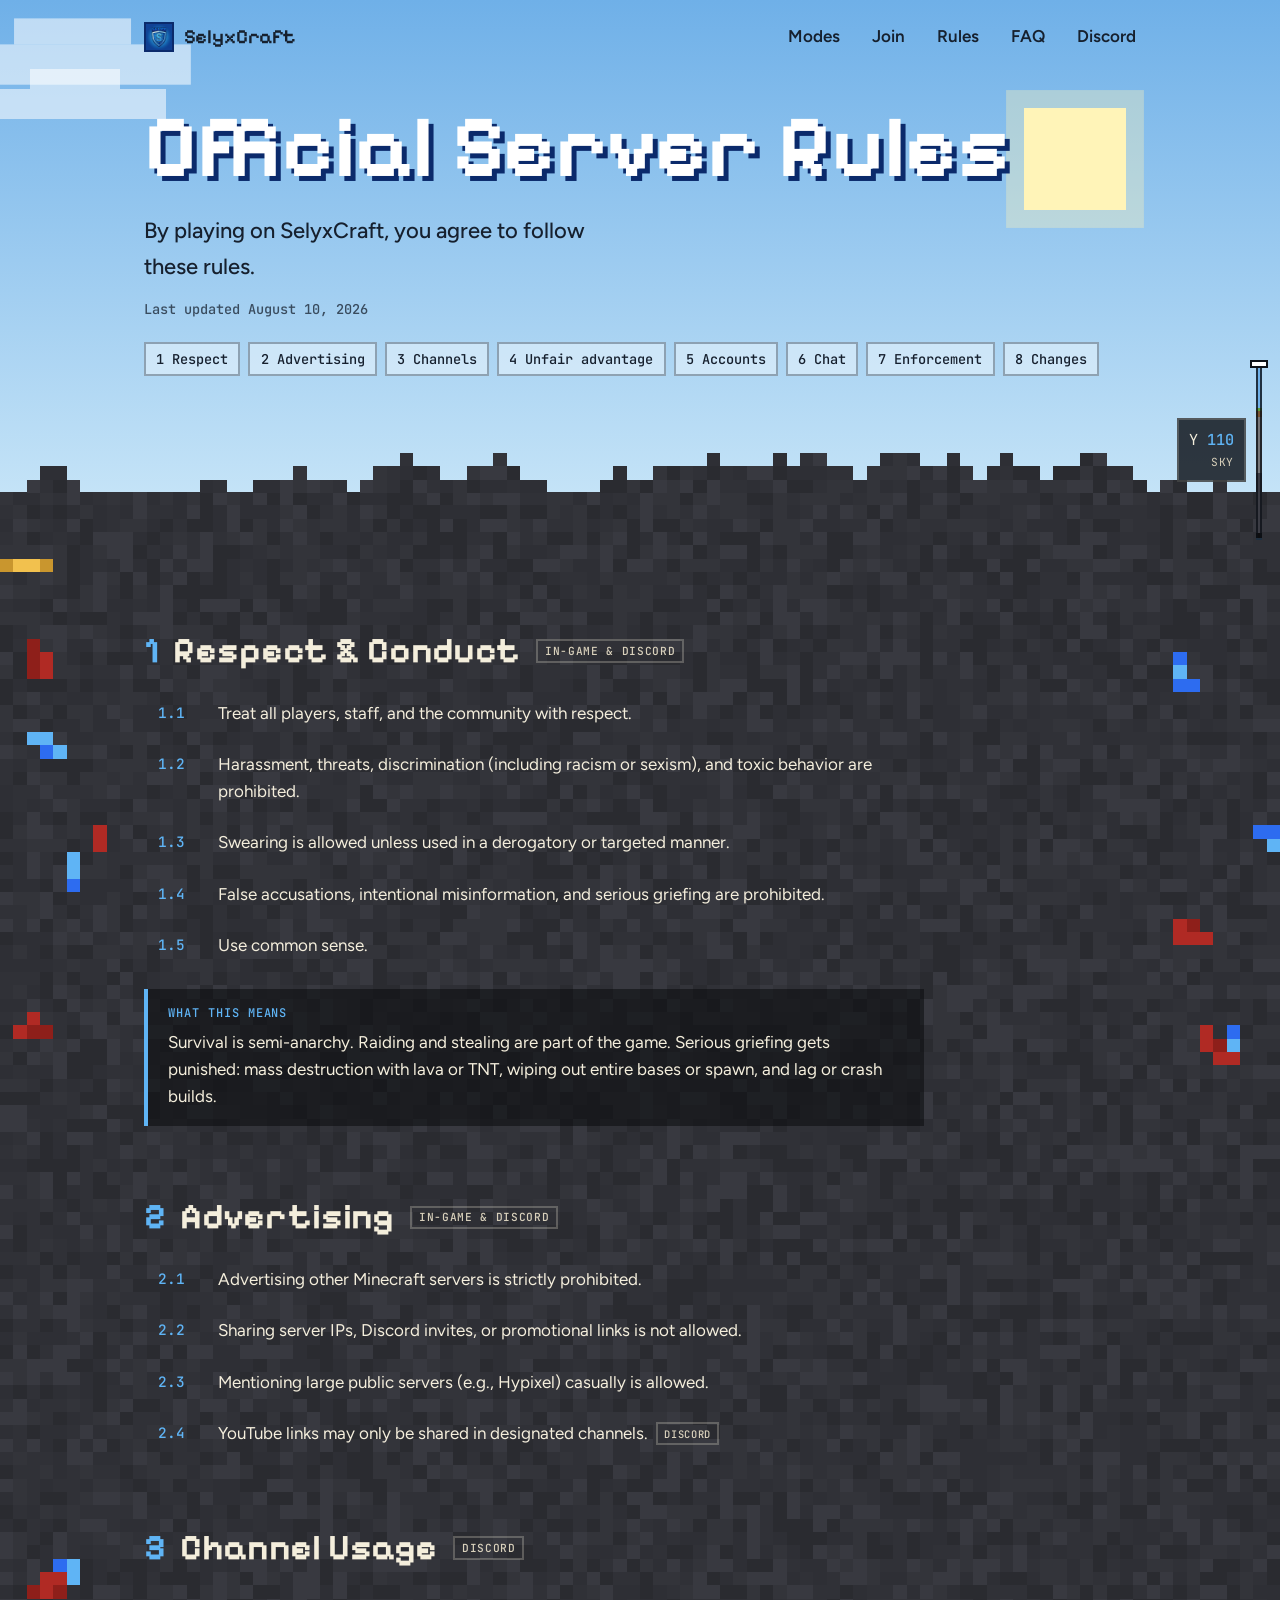
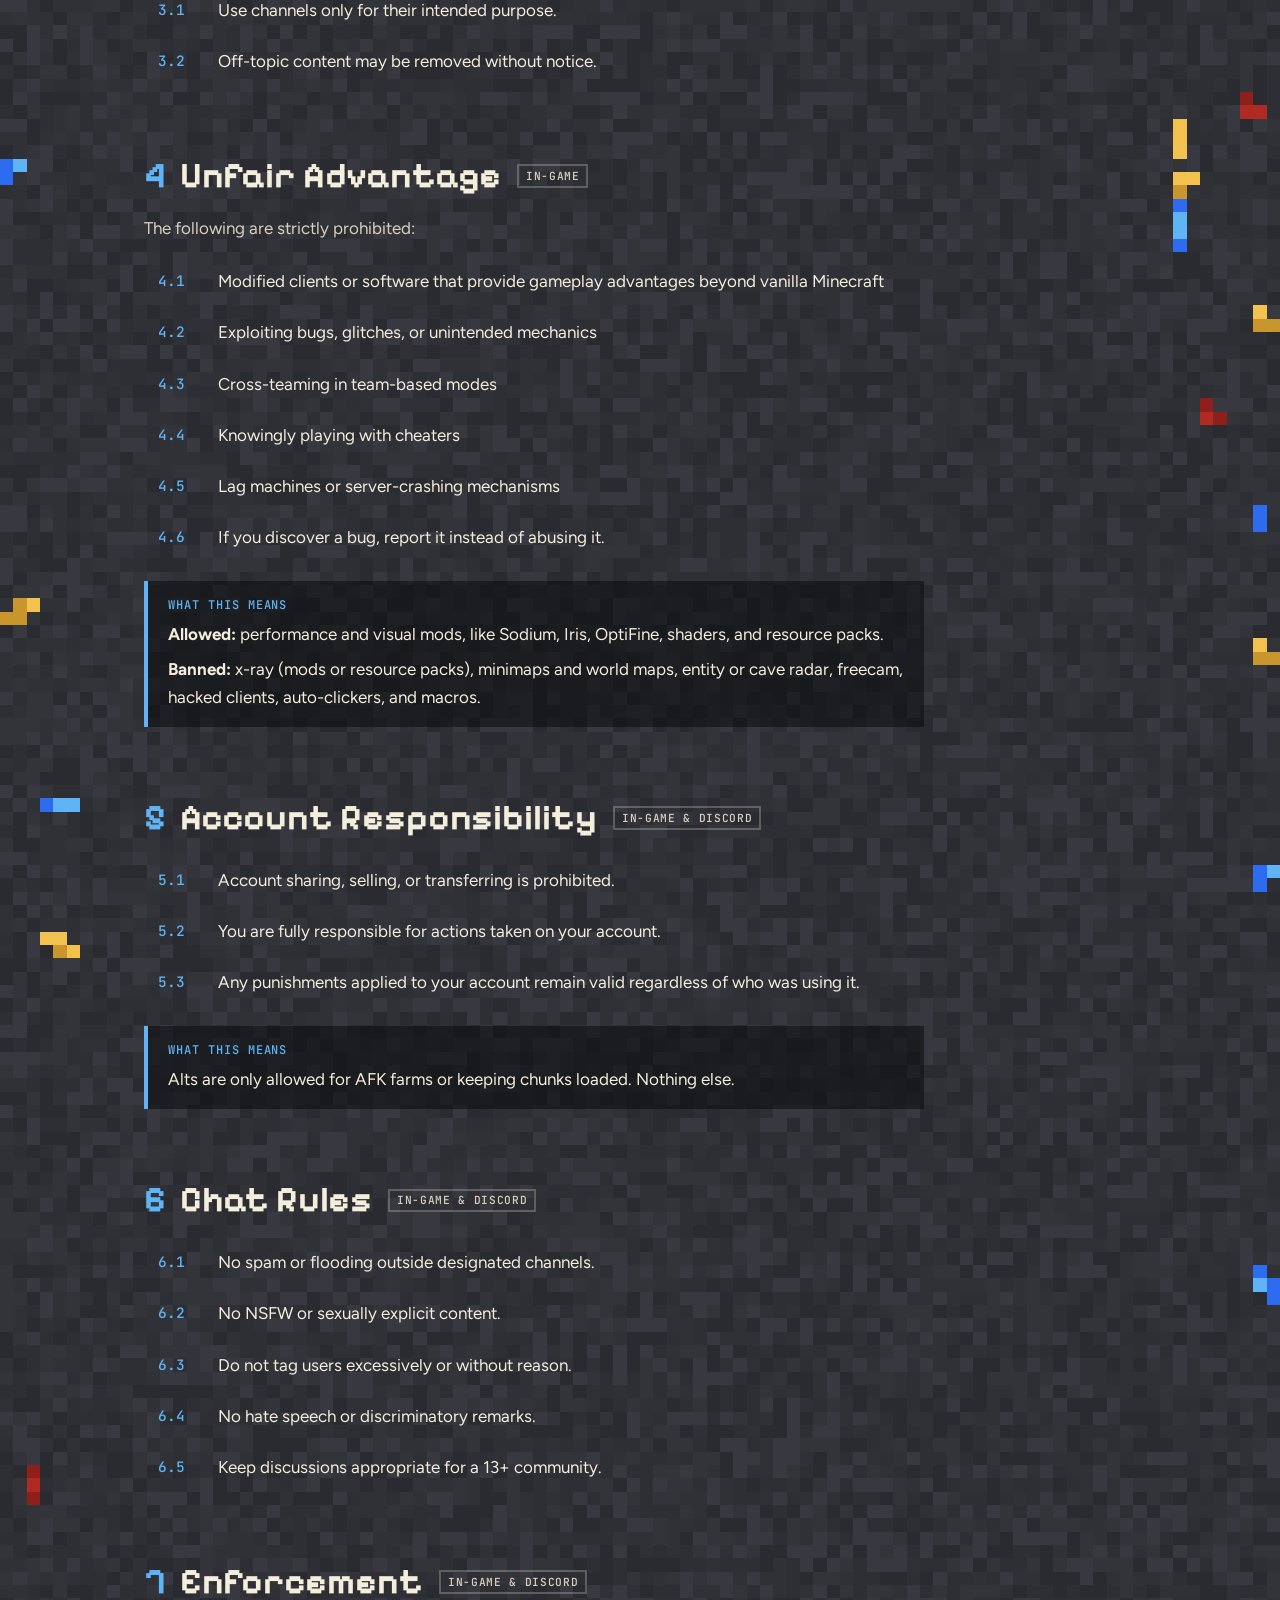
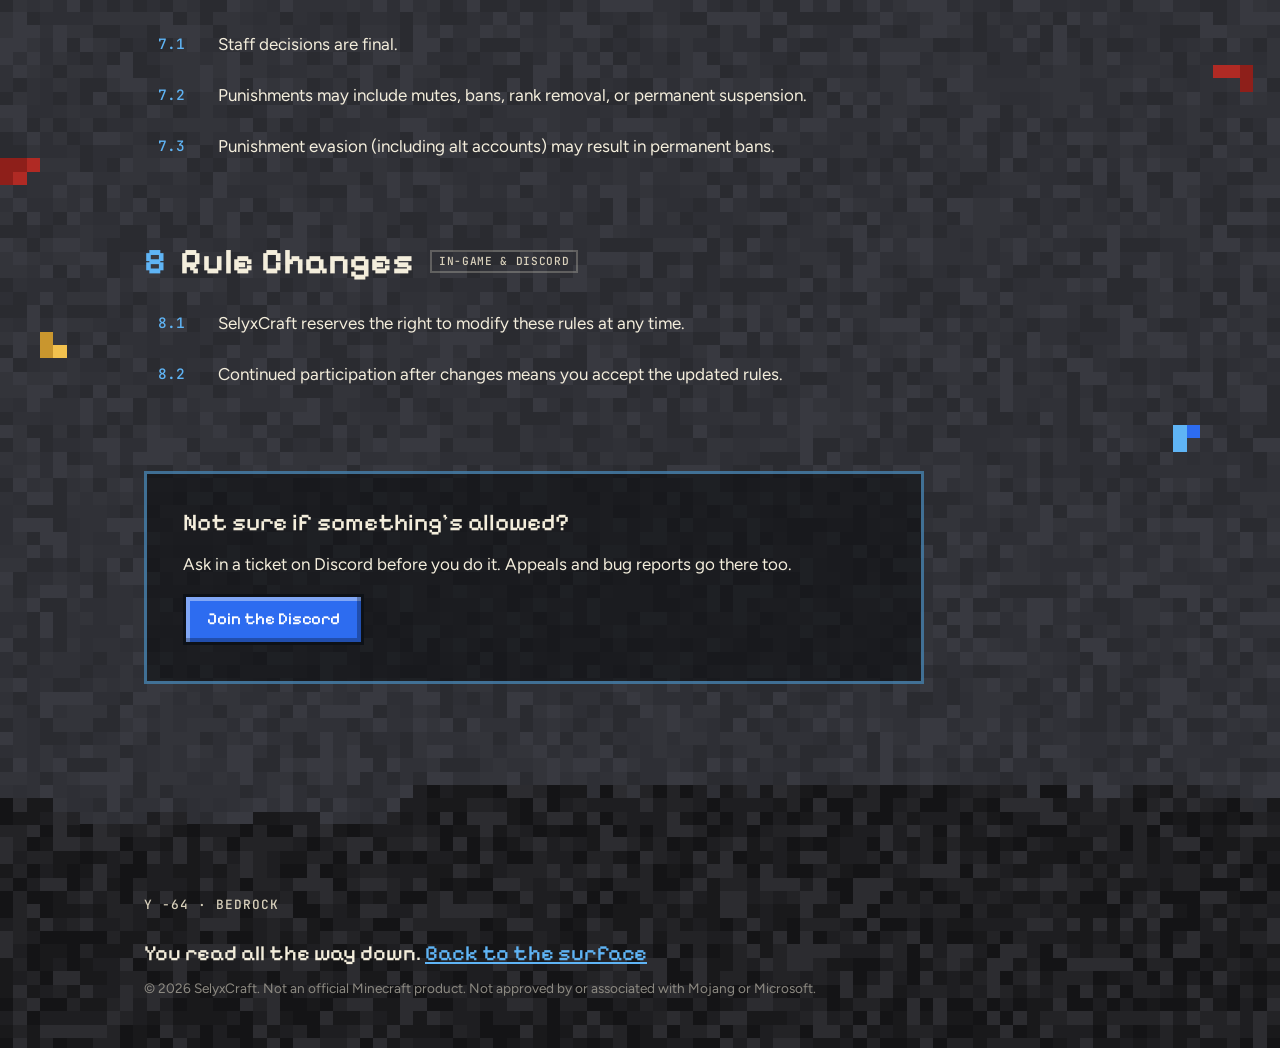
==== rules.html @ 30d02439 "Align site with the real server: pre-launch mode, rules page, FAQ - Add launched/version/season/stor" ====
<!doctype html>
<html lang="en">
<head>
  <meta charset="utf-8">
  <meta name="viewport" content="width=device-width, initial-scale=1">
  <title>Rules · SelyxCraft</title>
  <meta name="description" content="The official SelyxCraft server rules for the Minecraft server and Discord.">
  <link rel="preconnect" href="https://fonts.googleapis.com">
  <link rel="preconnect" href="https://fonts.gstatic.com" crossorigin>
  <link href="https://fonts.googleapis.com/css2?family=Figtree:wght@400;500;600&family=JetBrains+Mono:wght@500&family=Pixelify+Sans:wght@500;700&display=swap" rel="stylesheet">
  <link rel="icon" href="assets/logo.webp" type="image/webp">
  <link rel="stylesheet" href="styles.css">
</head>
<body>
  <a class="skip" href="#rules">Skip to rules</a>

  <aside class="depth" aria-hidden="true">
    <div class="depth-readout">
      <span class="depth-y">Y <b id="depthY">110</b></span>
      <span class="depth-name" id="depthName">Sky</span>
    </div>
    <div class="depth-track"><span class="depth-marker" id="depthMarker"></span></div>
  </aside>

  <header class="sky sky-compact" data-stop="Sky" data-y-from="110" data-y-to="64">
    <div class="sun" aria-hidden="true"></div>
    <div class="cloud c1" aria-hidden="true"></div>
    <div class="cloud c3" aria-hidden="true"></div>

    <nav class="nav wrap" aria-label="Main">
      <a class="brand" href="index.html"><img class="brand-logo" src="assets/logo.webp" alt="" width="28" height="28" onerror="this.replaceWith(Object.assign(document.createElement('span'),{className:'brand-block'}))">SelyxCraft</a>
      <ul>
        <li class="hide-sm"><a href="index.html#modes">Modes</a></li>
        <li class="hide-sm"><a href="index.html#join">Join</a></li>
        <li class="hide-sm"><a href="rules.html" aria-current="page">Rules</a></li>
        <li class="hide-sm"><a href="index.html#faq">FAQ</a></li>
        <li class="hide-sm"><a data-store href="#">Store</a></li>
        <li><a data-discord href="#">Discord</a></li>
      </ul>
    </nav>

    <div class="hero wrap" id="top">
      <h1 class="page-title">Official Server Rules</h1>
      <p class="lede">By playing on SelyxCraft, you agree to follow these rules.</p>
      <p class="meta">Last updated August 10, 2026</p>
      <ul class="toc" aria-label="Rule sections">
        <li><a href="#r1">1 Respect</a></li>
        <li><a href="#r2">2 Advertising</a></li>
        <li><a href="#r3">3 Channels</a></li>
        <li><a href="#r4">4 Unfair advantage</a></li>
        <li><a href="#r5">5 Accounts</a></li>
        <li><a href="#r6">6 Chat</a></li>
        <li><a href="#r7">7 Enforcement</a></li>
        <li><a href="#r8">8 Changes</a></li>
      </ul>
    </div>
  </header>

  <main>
    <section class="layer" data-layer="deepslate" data-stop="Deepslate" data-y-from="0" data-y-to="-59" id="rules">
      <div class="wrap rules-full">

        <section class="rule" id="r1" aria-labelledby="r1-h">
          <div class="rule-head">
            <h2 id="r1-h"><a class="rule-num" href="#r1">1</a> Respect &amp; Conduct</h2>
            <span class="rule-tag">In-game &amp; Discord</span>
          </div>
          <ol class="rule-items">
            <li id="r1-1"><a class="item-num" href="#r1-1">1.1</a><span>Treat all players, staff, and the community with respect.</span></li>
            <li id="r1-2"><a class="item-num" href="#r1-2">1.2</a><span>Harassment, threats, discrimination (including racism or sexism), and toxic behavior are prohibited.</span></li>
            <li id="r1-3"><a class="item-num" href="#r1-3">1.3</a><span>Swearing is allowed unless used in a derogatory or targeted manner.</span></li>
            <li id="r1-4"><a class="item-num" href="#r1-4">1.4</a><span>False accusations, intentional misinformation, and serious griefing are prohibited.</span></li>
            <li id="r1-5"><a class="item-num" href="#r1-5">1.5</a><span>Use common sense.</span></li>
          </ol>
          <aside class="rule-note">
            <p class="rule-note-label">What this means</p>
            <p>Survival is semi-anarchy. Raiding and stealing are part of the game. Serious griefing gets punished: mass destruction with lava or TNT, wiping out entire bases or spawn, and lag or crash builds.</p>
          </aside>
        </section>

        <section class="rule" id="r2" aria-labelledby="r2-h">
          <div class="rule-head">
            <h2 id="r2-h"><a class="rule-num" href="#r2">2</a> Advertising</h2>
            <span class="rule-tag">In-game &amp; Discord</span>
          </div>
          <ol class="rule-items">
            <li id="r2-1"><a class="item-num" href="#r2-1">2.1</a><span>Advertising other Minecraft servers is strictly prohibited.</span></li>
            <li id="r2-2"><a class="item-num" href="#r2-2">2.2</a><span>Sharing server IPs, Discord invites, or promotional links is not allowed.</span></li>
            <li id="r2-3"><a class="item-num" href="#r2-3">2.3</a><span>Mentioning large public servers (e.g., Hypixel) casually is allowed.</span></li>
            <li id="r2-4"><a class="item-num" href="#r2-4">2.4</a><span>YouTube links may only be shared in designated channels. <span class="rule-tag rule-tag-sm">Discord</span></span></li>
          </ol>
        </section>

        <section class="rule" id="r3" aria-labelledby="r3-h">
          <div class="rule-head">
            <h2 id="r3-h"><a class="rule-num" href="#r3">3</a> Channel Usage</h2>
            <span class="rule-tag">Discord</span>
          </div>
          <ol class="rule-items">
            <li id="r3-1"><a class="item-num" href="#r3-1">3.1</a><span>Use channels only for their intended purpose.</span></li>
            <li id="r3-2"><a class="item-num" href="#r3-2">3.2</a><span>Off-topic content may be removed without notice.</span></li>
          </ol>
        </section>

        <section class="rule" id="r4" aria-labelledby="r4-h">
          <div class="rule-head">
            <h2 id="r4-h"><a class="rule-num" href="#r4">4</a> Unfair Advantage</h2>
            <span class="rule-tag">In-game</span>
          </div>
          <p class="rule-lede">The following are strictly prohibited:</p>
          <ol class="rule-items">
            <li id="r4-1"><a class="item-num" href="#r4-1">4.1</a><span>Modified clients or software that provide gameplay advantages beyond vanilla Minecraft</span></li>
            <li id="r4-2"><a class="item-num" href="#r4-2">4.2</a><span>Exploiting bugs, glitches, or unintended mechanics</span></li>
            <li id="r4-3"><a class="item-num" href="#r4-3">4.3</a><span>Cross-teaming in team-based modes</span></li>
            <li id="r4-4"><a class="item-num" href="#r4-4">4.4</a><span>Knowingly playing with cheaters</span></li>
            <li id="r4-5"><a class="item-num" href="#r4-5">4.5</a><span>Lag machines or server-crashing mechanisms</span></li>
            <li id="r4-6"><a class="item-num" href="#r4-6">4.6</a><span>If you discover a bug, report it instead of abusing it.</span></li>
          </ol>
          <aside class="rule-note">
            <p class="rule-note-label">What this means</p>
            <p><strong>Allowed:</strong> performance and visual mods, like Sodium, Iris, OptiFine, shaders, and resource packs.</p>
            <p><strong>Banned:</strong> x-ray (mods or resource packs), minimaps and world maps, entity or cave radar, freecam, hacked clients, auto-clickers, and macros.</p>
          </aside>
        </section>

        <section class="rule" id="r5" aria-labelledby="r5-h">
          <div class="rule-head">
            <h2 id="r5-h"><a class="rule-num" href="#r5">5</a> Account Responsibility</h2>
            <span class="rule-tag">In-game &amp; Discord</span>
          </div>
          <ol class="rule-items">
            <li id="r5-1"><a class="item-num" href="#r5-1">5.1</a><span>Account sharing, selling, or transferring is prohibited.</span></li>
            <li id="r5-2"><a class="item-num" href="#r5-2">5.2</a><span>You are fully responsible for actions taken on your account.</span></li>
            <li id="r5-3"><a class="item-num" href="#r5-3">5.3</a><span>Any punishments applied to your account remain valid regardless of who was using it.</span></li>
          </ol>
          <aside class="rule-note">
            <p class="rule-note-label">What this means</p>
            <p>Alts are only allowed for AFK farms or keeping chunks loaded. Nothing else.</p>
          </aside>
        </section>

        <section class="rule" id="r6" aria-labelledby="r6-h">
          <div class="rule-head">
            <h2 id="r6-h"><a class="rule-num" href="#r6">6</a> Chat Rules</h2>
            <span class="rule-tag">In-game &amp; Discord</span>
          </div>
          <ol class="rule-items">
            <li id="r6-1"><a class="item-num" href="#r6-1">6.1</a><span>No spam or flooding outside designated channels.</span></li>
            <li id="r6-2"><a class="item-num" href="#r6-2">6.2</a><span>No NSFW or sexually explicit content.</span></li>
            <li id="r6-3"><a class="item-num" href="#r6-3">6.3</a><span>Do not tag users excessively or without reason.</span></li>
            <li id="r6-4"><a class="item-num" href="#r6-4">6.4</a><span>No hate speech or discriminatory remarks.</span></li>
            <li id="r6-5"><a class="item-num" href="#r6-5">6.5</a><span>Keep discussions appropriate for a 13+ community.</span></li>
          </ol>
        </section>

        <section class="rule" id="r7" aria-labelledby="r7-h">
          <div class="rule-head">
            <h2 id="r7-h"><a class="rule-num" href="#r7">7</a> Enforcement</h2>
            <span class="rule-tag">In-game &amp; Discord</span>
          </div>
          <ol class="rule-items">
            <li id="r7-1"><a class="item-num" href="#r7-1">7.1</a><span>Staff decisions are final.</span></li>
            <li id="r7-2"><a class="item-num" href="#r7-2">7.2</a><span>Punishments may include mutes, bans, rank removal, or permanent suspension.</span></li>
            <li id="r7-3"><a class="item-num" href="#r7-3">7.3</a><span>Punishment evasion (including alt accounts) may result in permanent bans.</span></li>
          </ol>
        </section>

        <section class="rule" id="r8" aria-labelledby="r8-h">
          <div class="rule-head">
            <h2 id="r8-h"><a class="rule-num" href="#r8">8</a> Rule Changes</h2>
            <span class="rule-tag">In-game &amp; Discord</span>
          </div>
          <ol class="rule-items">
            <li id="r8-1"><a class="item-num" href="#r8-1">8.1</a><span>SelyxCraft reserves the right to modify these rules at any time.</span></li>
            <li id="r8-2"><a class="item-num" href="#r8-2">8.2</a><span>Continued participation after changes means you accept the updated rules.</span></li>
          </ol>
        </section>

        <div class="discord">
          <h3>Not sure if something's allowed?</h3>
          <p>Ask in a ticket on Discord before you do it. Appeals and bug reports go there too.</p>
          <div class="cta-row">
            <a class="btn btn-gold" data-discord href="#">Join the Discord</a>
          </div>
        </div>
      </div>
    </section>
  </main>

  <footer class="layer" data-layer="bedrock" data-stop="Bedrock" data-y-from="-59" data-y-to="-64">
    <div class="wrap footer">
      <p class="eyebrow">Y -64 · Bedrock</p>
      <p class="bottom">You read all the way down. <a href="index.html">Back to the surface</a></p>
      <p class="legal">© 2026 SelyxCraft. Not an official Minecraft product. Not approved by or associated with Mojang or Microsoft.</p>
    </div>
  </footer>

  <script src="script.js"></script>
</body>
</html>
---- styles.css ----
:root {
  --sky-top: #6fb0e8;
  --sky-bottom: #c4e3f7;
  --ink: #16202e;
  --cream: #f4eedc;
  --cream-dim: #d9d1bc;
  --grass: #5fa23a;
  --dirt: #6e4b2e;
  --stone: #5b5b5e;
  --deepslate: #2e2f35;
  --bedrock: #19191b;
  --diamond: #5fb4f5;
  --gold: #2d6cf0;
  --ice: #bfe6ff;
  --navy: #0b2a6b;

  --f-display: "Pixelify Sans", ui-monospace, monospace;
  --f-body: "Figtree", system-ui, sans-serif;
  --f-mono: "JetBrains Mono", ui-monospace, monospace;

  --cell: calc(100vw / 96);
  --gutter: clamp(16px, 5vw, 64px);
}

*, *::before, *::after { box-sizing: border-box; }

[hidden] { display: none !important; }

html { scroll-behavior: smooth; }

body {
  margin: 0;
  background: var(--bedrock);
  color: var(--cream);
  font: 400 1.0625rem/1.6 var(--f-body);
  -webkit-font-smoothing: antialiased;
  overflow-x: hidden;
}

h1, h2, h3 { font-family: var(--f-display); font-weight: 700; line-height: 1.05; margin: 0; }
h2 { font-size: clamp(2rem, 5vw, 3.25rem); margin-bottom: 1.5rem; }
h3 { font-size: 1.5rem; font-weight: 500; }
p { margin: 0; }
a { color: inherit; }
code {
  font-family: var(--f-mono);
  font-size: 0.9em;
  background: rgba(0, 0, 0, 0.35);
  padding: 0.1em 0.4em;
  white-space: nowrap;
}

:focus-visible { outline: 3px solid var(--ice); outline-offset: 3px; }

.wrap { width: min(1120px, 100%); margin-inline: auto; padding-inline: var(--gutter); }

.skip {
  position: absolute; left: 12px; top: -60px; z-index: 50;
  background: var(--ice); color: var(--ink); padding: 8px 14px; font-weight: 600;
}
.skip:focus { top: 12px; }

/* ---------- Buttons: flat block with a pixel bevel ---------- */
.btn {
  display: inline-block;
  font: 500 1.05rem/1 var(--f-display);
  color: var(--ink);
  text-decoration: none;
  padding: 0.85em 1.25em;
  border: 3px solid #0d1117;
  cursor: pointer;
  box-shadow: inset -4px -4px 0 rgba(0, 0, 0, 0.28), inset 4px 4px 0 rgba(255, 255, 255, 0.4);
  transition: filter 0.12s;
}
.btn:hover { filter: brightness(1.08); }
.btn:active { box-shadow: inset 4px 4px 0 rgba(0, 0, 0, 0.28), inset -4px -4px 0 rgba(255, 255, 255, 0.25); }
.btn-diamond { background: var(--diamond); }
.btn-gold { background: var(--gold); color: #fff; }
.btn-disabled, .btn-disabled:hover {
  background: rgba(244, 238, 220, 0.12);
  color: var(--cream-dim);
  border-color: rgba(244, 238, 220, 0.25);
  box-shadow: none;
  cursor: default;
  filter: none;
}

/* ---------- Sky / hero ---------- */
.sky {
  position: relative;
  min-height: 92vh;
  min-height: 92svh;
  display: flex;
  flex-direction: column;
  color: var(--ink);
  background: linear-gradient(to bottom, var(--sky-top), var(--sky-bottom));
  overflow: hidden;
  padding-bottom: calc(var(--cell) * 6);
}

.nav {
  position: relative; z-index: 2;
  display: flex; align-items: center; justify-content: space-between;
  padding-block: 22px;
}
.nav ul { display: flex; gap: clamp(14px, 3vw, 32px); list-style: none; margin: 0; padding: 0; }
.nav a { font-weight: 600; text-decoration: none; }
.nav ul a:hover { text-decoration: underline; text-underline-offset: 4px; text-decoration-thickness: 2px; }
.brand { display: flex; align-items: center; gap: 10px; font: 700 1.25rem var(--f-display); }
.brand-logo { width: 30px; height: 30px; border: 2px solid var(--navy); }

.hero-logo {
  display: block;
  width: clamp(88px, 10vw, 132px); height: auto;
  border: 3px solid var(--navy);
  box-shadow: 6px 6px 0 rgba(11, 42, 107, 0.35);
  margin-bottom: 1.25rem;
}
.brand-block {
  width: 20px; height: 20px;
  background: linear-gradient(to bottom, var(--grass) 0 35%, var(--dirt) 35%);
  box-shadow: inset -3px -3px 0 rgba(0, 0, 0, 0.25);
}

.hero { position: relative; z-index: 2; margin-block: auto; padding-block: 5vh 3vh; }

.title {
  font-size: clamp(3.75rem, 14vw, 10.5rem);
  letter-spacing: -0.01em;
  color: #fff;
  text-shadow: 0.06em 0.06em 0 var(--navy);
  margin-left: -0.04em;
}
.title span { color: var(--gold); text-shadow: 0.06em 0.06em 0 var(--navy); }

.lede { font-size: clamp(1.125rem, 2.2vw, 1.375rem); font-weight: 500; max-width: 34ch; margin-top: 1.25rem; }

.ip-row { display: flex; flex-wrap: wrap; align-items: center; gap: 14px 24px; margin-top: 2rem; }
.ip { display: flex; border: 3px solid #0d1117; background: var(--ink); }
.ip code {
  background: none; color: var(--cream);
  font-size: 1.05rem;
  padding: 0 1.1rem;
  display: flex; align-items: center;
}
.ip .btn { border-width: 0 0 0 3px; }

.status { display: flex; align-items: center; gap: 10px; font-weight: 600; }
.dot { width: 12px; height: 12px; background: #8a94a3; box-shadow: 0 0 0 3px rgba(22, 32, 46, 0.15); }
.status[data-state="online"] .dot { background: #3fd26b; animation: blink 2s steps(2, jump-none) infinite; }
.status[data-state="offline"] .dot { background: #e0584f; }
@keyframes blink { 50% { opacity: 0.35; } }

.prelaunch { display: flex; flex-wrap: wrap; align-items: center; gap: 14px 20px; margin-top: 2rem; }
.prelaunch-tag {
  display: flex; align-items: center; gap: 10px;
  font: 500 1rem var(--f-mono);
  background: var(--ink); color: var(--cream);
  border: 3px solid #0d1117;
  padding: 0.8em 1.1em;
}
.prelaunch-tag .dot { background: #f2c14e; box-shadow: none; animation: blink 2s steps(2, jump-none) infinite; }

.meta { margin-top: 1rem; font: 500 0.85rem var(--f-mono); opacity: 0.75; }

.sun {
  position: absolute; top: 12vh; right: 12vw;
  width: clamp(56px, 8vw, 104px); aspect-ratio: 1;
  background: #fff4b8;
  box-shadow: 0 0 0 clamp(8px, 1.4vw, 18px) rgba(255, 244, 184, 0.35);
}

.cloud {
  position: absolute; left: 0;
  width: clamp(110px, 13vw, 190px); height: clamp(20px, 2.4vw, 34px);
  background: rgba(255, 255, 255, 0.55);
  animation: drift linear infinite;
}
.cloud::before {
  content: ""; position: absolute; left: 18%; top: -65%;
  width: 54%; height: 65%; background: inherit;
}
.c1 { top: 18%; animation-duration: 140s; animation-delay: -30s; }
.c2 { top: 34%; transform: scale(0.7); animation-duration: 190s; animation-delay: -120s; opacity: 0.8; }
.c3 { top: 10%; transform: scale(1.3); animation-duration: 110s; animation-delay: -80s; }
@keyframes drift { from { translate: -260px 0; } to { translate: 100vw 0; } }

/* ---------- Underground layers (textures painted by script.js) ---------- */
.layer {
  position: relative;
  background-repeat: no-repeat;
  background-size: 100% auto;
  image-rendering: pixelated;
  padding-block: clamp(72px, 11vw, 140px);
}
.layer > .wrap { image-rendering: auto; }
[data-layer="dirt"] { background-color: var(--dirt); }
[data-layer="stone"] { background-color: var(--stone); }
[data-layer="deepslate"] { background-color: var(--deepslate); }
[data-layer="bedrock"] { background-color: var(--bedrock); padding-block: 72px 48px; }

.edge {
  position: absolute; left: 0; top: 1px;
  width: 100%; height: auto;
  transform: translateY(-100%);
  image-rendering: pixelated;
  pointer-events: none;
}

.eyebrow {
  font: 500 0.8rem var(--f-mono);
  letter-spacing: 0.08em;
  text-transform: uppercase;
  color: var(--cream-dim);
  margin-bottom: 0.9rem;
}

/* Modes */
.modes { display: grid; grid-template-columns: repeat(3, 1fr); gap: clamp(28px, 4vw, 56px); }
.mode { display: flex; flex-direction: column; gap: 0.75rem; }
.icon { width: 50px; height: 50px; image-rendering: pixelated; margin-bottom: 0.25rem; }
.mode p { max-width: 34ch; }
.facts { list-style: none; margin: 0.5rem 0 0; padding: 0.75rem 0 0; border-top: 2px solid rgba(244, 238, 220, 0.25); }
.facts li { font: 500 0.85rem/1.9 var(--f-mono); color: var(--cream-dim); }

/* Join */
.join { display: grid; grid-template-columns: 1fr 1fr; gap: clamp(28px, 5vw, 72px); }
.edition h3 { margin-bottom: 1rem; }
.steps { list-style: none; counter-reset: step; margin: 0; padding: 0; display: grid; gap: 1rem; }
.steps li { counter-increment: step; display: grid; grid-template-columns: 2.25rem 1fr; gap: 0.75rem; align-items: start; line-height: 1.5; }
.steps li::before {
  content: counter(step);
  font: 700 1.1rem/2.25rem var(--f-display);
  text-align: center;
  width: 2.25rem; height: 2.25rem;
  background: var(--cream); color: var(--ink);
  box-shadow: inset -3px -3px 0 rgba(0, 0, 0, 0.25);
}
.steps li > span { padding-top: 0.35rem; }

.mode-soon { opacity: 0.8; }

.prelaunch-note {
  max-width: 60ch;
  margin: -0.5rem 0 2rem;
  padding: 0.75rem 1rem;
  border-left: 4px solid var(--diamond);
  background: rgba(0, 0, 0, 0.25);
}

/* Staff */
.staff { margin-top: clamp(64px, 9vw, 112px); }
.staff-list { list-style: none; margin: 0; padding: 0; display: flex; flex-wrap: wrap; gap: clamp(20px, 3vw, 40px); }
.staff-card { display: flex; align-items: center; gap: 14px; }
.staff-card img {
  width: 64px; height: 64px;
  image-rendering: pixelated;
  border: 3px solid #0d1117;
  box-shadow: 4px 4px 0 rgba(0, 0, 0, 0.35);
  background: var(--deepslate);
}
.staff-name { font: 500 1.25rem/1.2 var(--f-display); }
.staff-role { font: 500 0.8rem var(--f-mono); color: var(--cream-dim); text-transform: uppercase; letter-spacing: 0.06em; }
.staff-card[data-owner] .staff-role { color: var(--ice); }

/* Rules */
.rules-grid { display: grid; grid-template-columns: 1.4fr 1fr; gap: clamp(36px, 6vw, 96px); align-items: end; }
.rules { list-style: none; margin: 0; padding: 0; display: grid; gap: 1.1rem; }
.rules li { position: relative; padding-left: 1.75rem; max-width: 52ch; }
.rules li::before {
  content: ""; position: absolute; left: 0; top: 0.5em;
  width: 10px; height: 10px; background: var(--diamond);
  box-shadow: 3px 3px 0 #1d4fae;
}
.rules-lede { color: var(--cream-dim); margin: -0.75rem 0 1.5rem; }
.rules-link { margin-top: 2rem; }
.discord {
  background: rgba(10, 11, 14, 0.55);
  border: 3px solid rgba(95, 180, 245, 0.55);
  padding: clamp(24px, 3vw, 36px);
  display: grid; gap: 1rem; justify-items: start;
}

.cta-row { display: flex; flex-wrap: wrap; gap: 12px; }
.discord-count { font: 500 0.9rem var(--f-mono); color: var(--diamond); }
.store-note { font-size: 0.85rem; color: var(--cream-dim); }

/* FAQ */
.faq { margin-top: clamp(72px, 10vw, 128px); }
.faq-list { display: grid; gap: 10px; max-width: 760px; }
.faq details {
  background: rgba(10, 11, 14, 0.55);
  border: 2px solid rgba(244, 238, 220, 0.18);
}
.faq details[open] { border-color: rgba(95, 180, 245, 0.55); }
.faq summary {
  cursor: pointer;
  list-style: none;
  display: flex; justify-content: space-between; align-items: center; gap: 1rem;
  padding: 0.9rem 1.1rem;
  font-weight: 600;
}
.faq summary::-webkit-details-marker { display: none; }
.faq summary::after { content: "+"; font: 700 1.25rem/1 var(--f-display); color: var(--diamond); }
.faq details[open] summary::after { content: "−"; }
.faq details p { padding: 0 1.1rem 1rem; color: var(--cream-dim); max-width: 62ch; }
.faq details a, .rule a:not(.rule-num):not(.item-num) { color: var(--diamond); }

/* ---------- Rules page ---------- */
.sky-compact { min-height: 0; }
.sky-compact .hero { padding-block: 3vh 4vh; }
.page-title {
  font-size: clamp(2.5rem, 8vw, 5.5rem);
  color: #fff;
  text-shadow: 0.06em 0.06em 0 var(--navy);
}
.toc { list-style: none; margin: 1.5rem 0 0; padding: 0; display: flex; flex-wrap: wrap; gap: 8px; }
.toc a {
  display: inline-block;
  font: 500 0.85rem var(--f-mono);
  text-decoration: none;
  padding: 0.45em 0.75em;
  background: rgba(255, 255, 255, 0.4);
  border: 2px solid rgba(22, 32, 46, 0.35);
}
.toc a:hover { background: rgba(255, 255, 255, 0.65); }

.rules-full { display: grid; gap: clamp(48px, 6vw, 72px); }
.rules-full > * { max-width: 780px; }
.rule { scroll-margin-top: 24px; }
.rule-head { display: flex; flex-wrap: wrap; align-items: center; gap: 10px 16px; margin-bottom: 1.25rem; }
.rule h2 { font-size: clamp(1.6rem, 3.5vw, 2.25rem); margin: 0; }
.rule-num { color: var(--diamond); text-decoration: none; margin-right: 0.2em; }
.rule-tag {
  display: inline-block;
  font: 500 0.7rem var(--f-mono);
  text-transform: uppercase; letter-spacing: 0.06em;
  color: var(--cream-dim);
  border: 2px solid rgba(244, 238, 220, 0.25);
  padding: 0.25em 0.6em;
  white-space: nowrap;
}
.rule-tag-sm { font-size: 0.65rem; margin-left: 0.4em; vertical-align: 0.1em; }
.rule-lede { color: var(--cream-dim); margin-bottom: 1rem; }
.rule-items { list-style: none; margin: 0; padding: 0; display: grid; gap: 4px; }
.rule-items li {
  display: grid; grid-template-columns: 3rem 1fr; gap: 0.75rem;
  padding: 0.5rem 0.75rem;
  scroll-margin-top: 24px;
  border: 2px solid transparent;
}
.rule-items li:target { background: rgba(95, 180, 245, 0.12); border-color: rgba(95, 180, 245, 0.55); }
.item-num { font: 500 0.9rem/1.75 var(--f-mono); color: var(--diamond); text-decoration: none; }
.item-num:hover, .rule-num:hover { text-decoration: underline; }
.rule-note {
  margin-top: 1.25rem;
  padding: 1rem 1.25rem;
  border-left: 4px solid var(--diamond);
  background: rgba(10, 11, 14, 0.55);
  display: grid; gap: 0.5rem;
}
.rule-note-label { font: 500 0.75rem var(--f-mono); text-transform: uppercase; letter-spacing: 0.08em; color: var(--diamond); }

/* Footer */
.footer { display: grid; gap: 0.75rem; }
.bottom { font: 500 1.35rem var(--f-display); }
.bottom a { color: var(--diamond); }
.legal { font-size: 0.85rem; color: #8d8a82; }

/* ---------- Depth meter ---------- */
.depth {
  position: fixed; right: 18px; top: 50%; z-index: 20;
  transform: translateY(-50%);
  display: flex; align-items: center; gap: 10px;
  pointer-events: none;
}
.depth-readout {
  display: grid; justify-items: end; gap: 2px;
  font-family: var(--f-mono);
  background: rgba(13, 17, 23, 0.82);
  color: var(--cream);
  padding: 8px 10px;
  border: 2px solid rgba(244, 238, 220, 0.2);
}
.depth-y { font-size: 0.95rem; }
.depth-y b { color: var(--diamond); font-weight: 500; display: inline-block; min-width: 3ch; text-align: right; }
.depth-name { font-size: 0.7rem; color: var(--cream-dim); text-transform: uppercase; letter-spacing: 0.06em; }
.depth-track {
  position: relative; width: 6px; height: 180px;
  background: linear-gradient(to bottom,
    #6fb0e8 0 26%, var(--grass) 26% 28%, #7a5534 28% 31%,
    #77777a 31% 63%, #3b3c44 63% 97%, #0e0e10 97%);
  border: 2px solid rgba(13, 17, 23, 0.8);
}
.depth-marker {
  position: absolute; left: -6px; top: 0;
  width: 14px; height: 4px; background: #fff;
  box-shadow: 0 0 0 2px #0d1117;
}

/* ---------- Responsive ---------- */
@media (max-width: 1240px) {
  .depth { right: 10px; }
  .depth-track { display: none; }
}
@media (max-width: 860px) {
  .modes, .join, .rules-grid { grid-template-columns: 1fr; }
  .depth { display: none; }
}
@media (max-width: 560px) {
  .hide-sm { display: none; }
  .ip { width: 100%; }
  .ip code { flex: 1; padding: 0.85rem; font-size: 0.95rem; }
  .sun { top: 90px; right: 20px; }
  .c1 { top: 24%; }
  .c2 { display: none; }
  .c3 { top: 15%; }
}

@media (prefers-reduced-motion: reduce) {
  html { scroll-behavior: auto; }
  .cloud, .status .dot, .prelaunch-tag .dot { animation: none !important; }
  .btn { transition: none; }
}
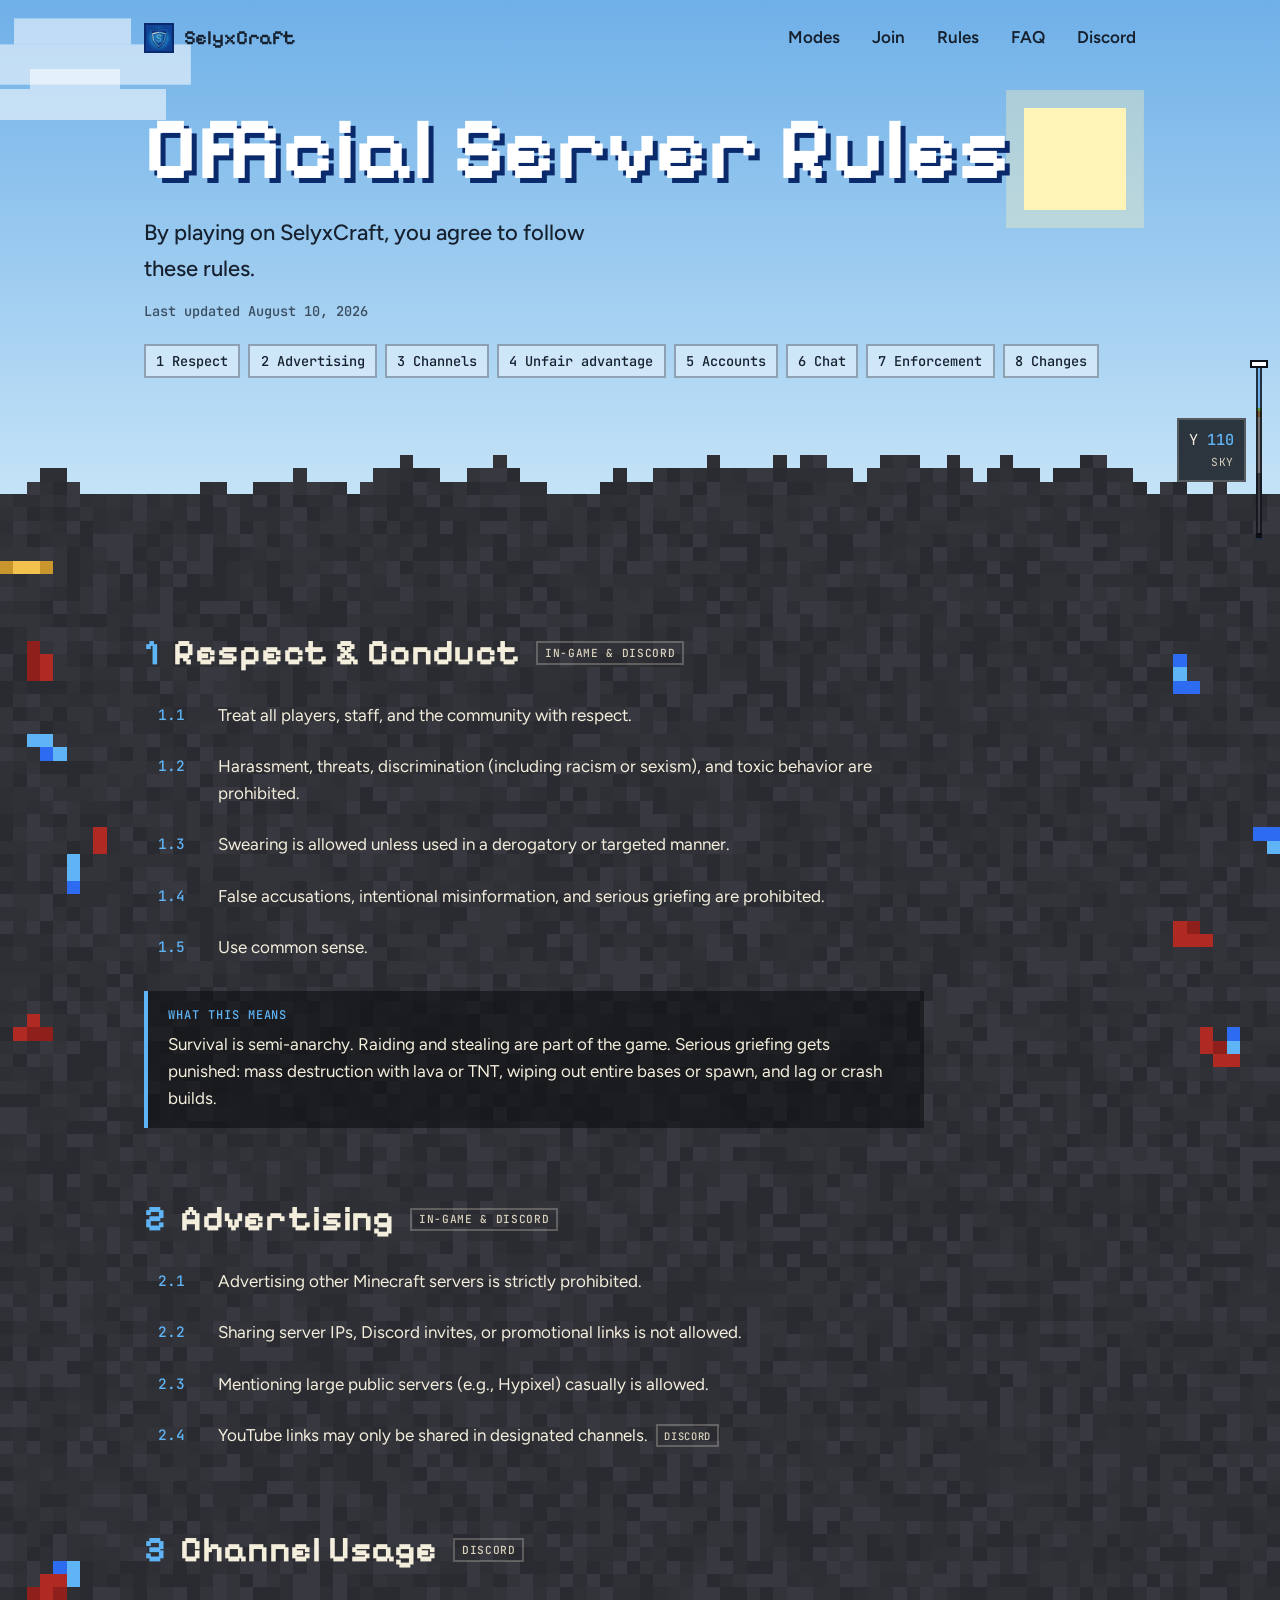
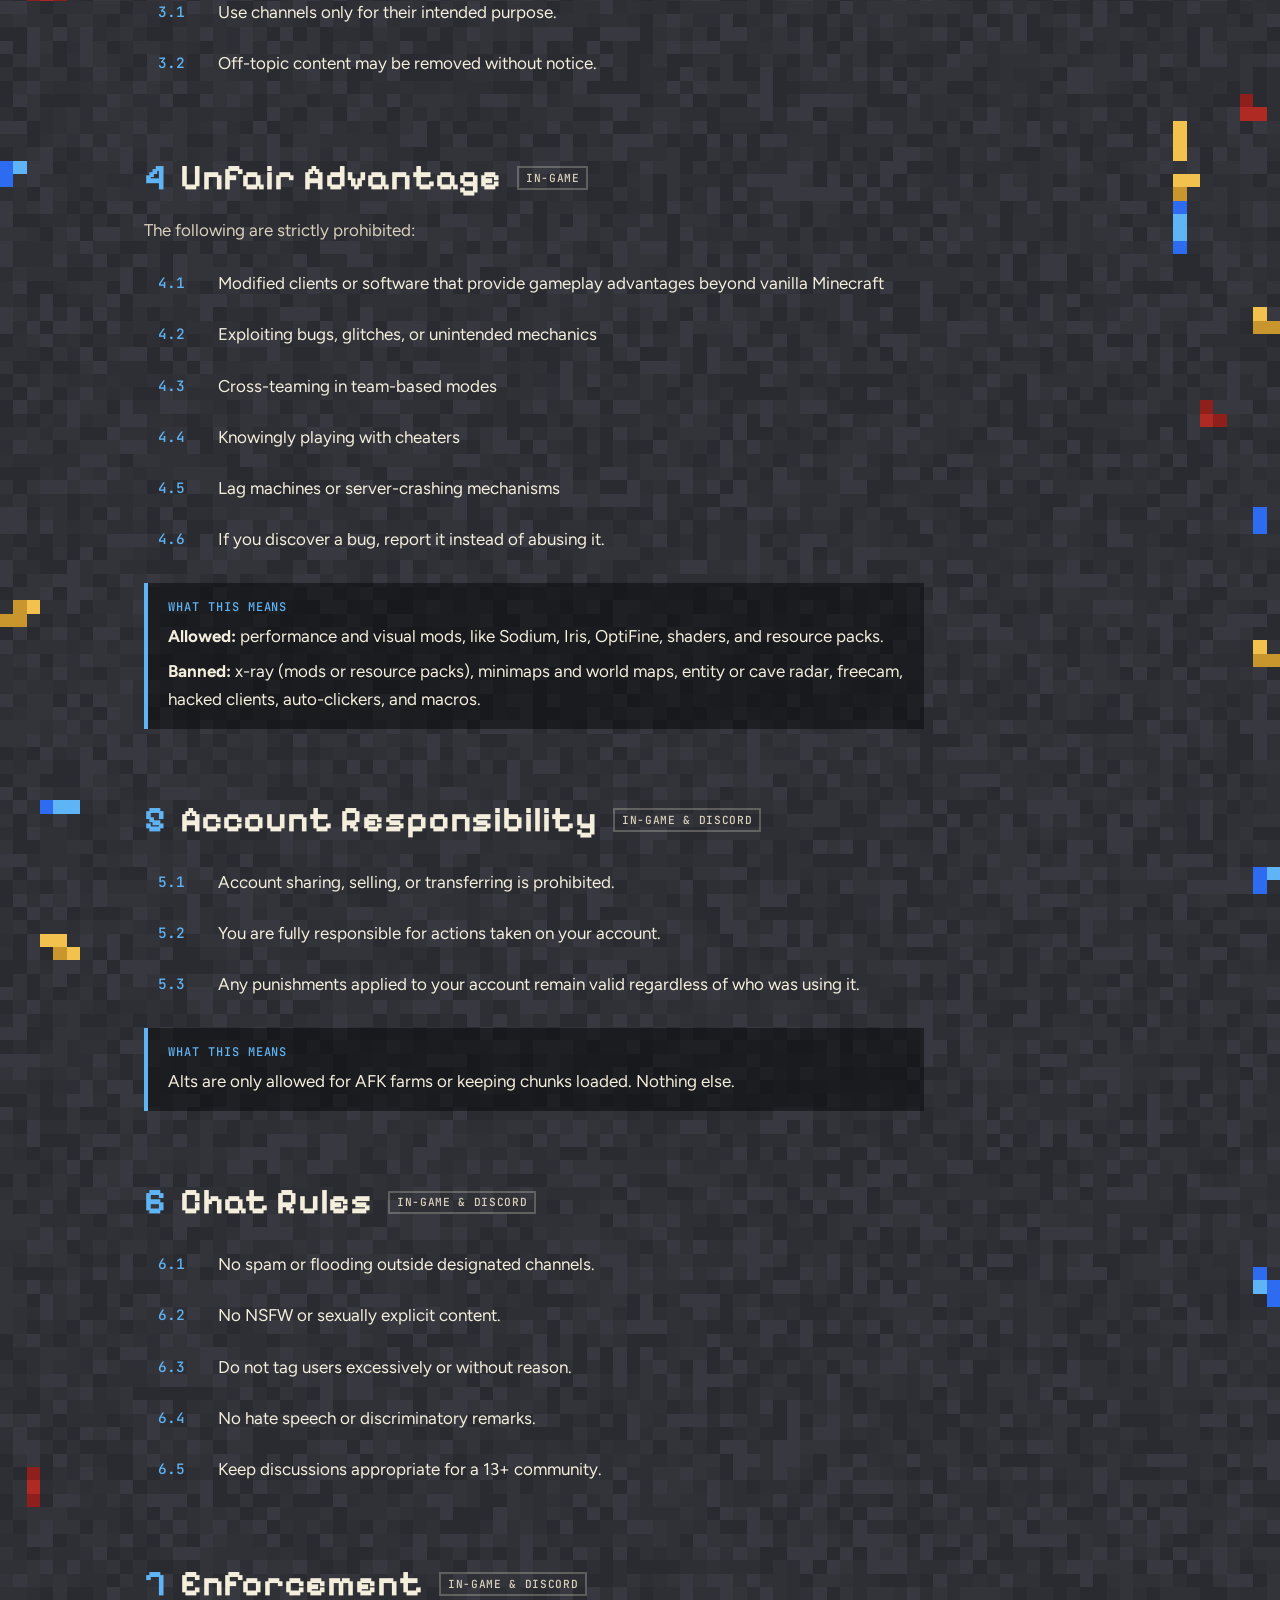
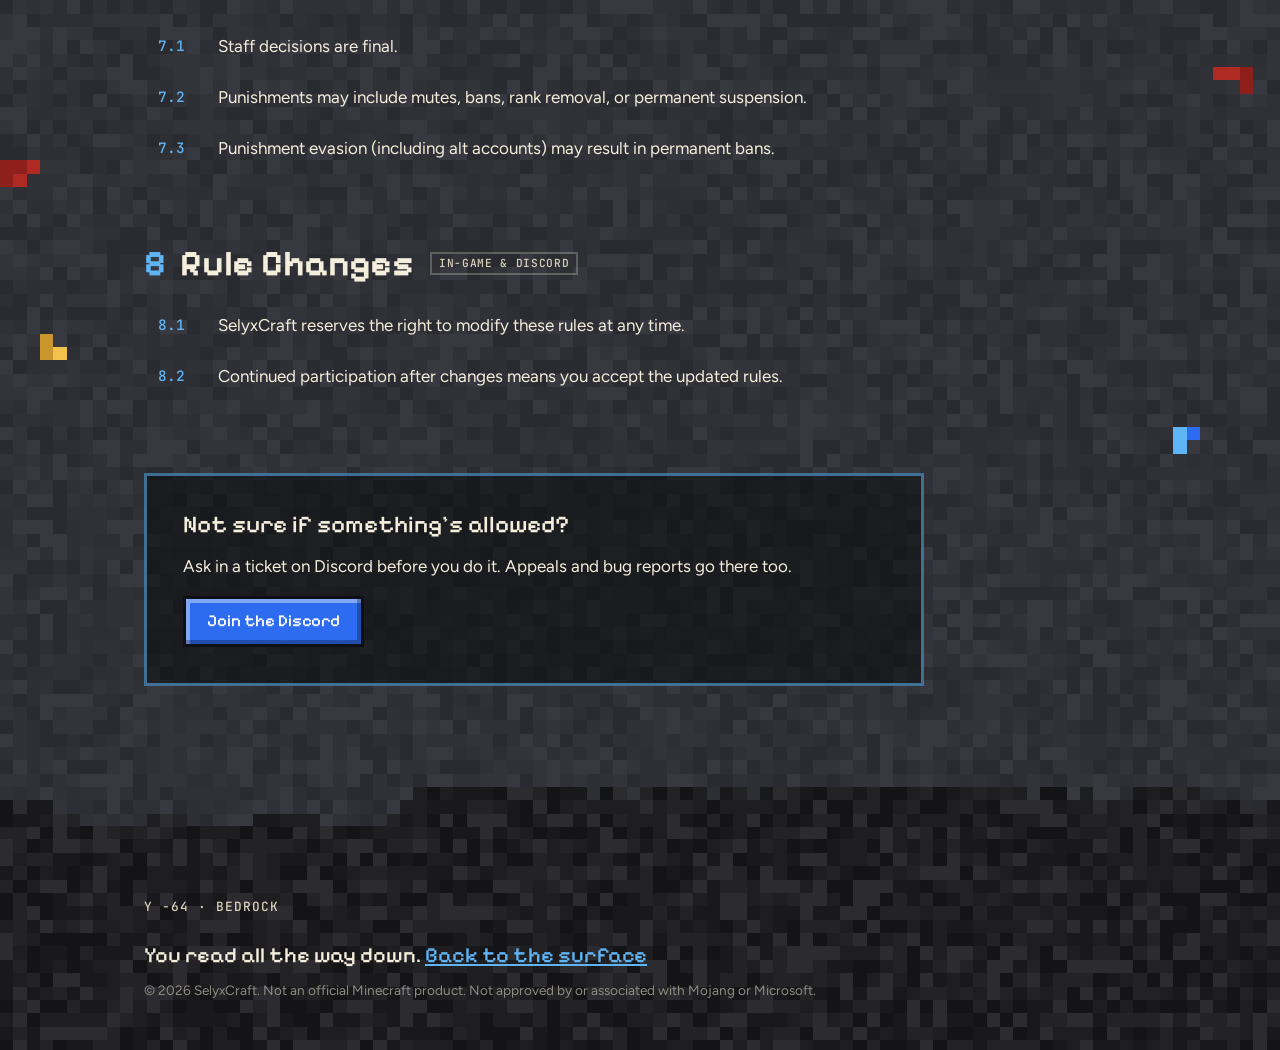
==== commit f26ab7f3: "Pin the nav to the top of the screen The nav scrolled away with the hero, so reaching the menu from " ====
--- a/rules.html
+++ b/rules.html
@@ -10,6 +10,7 @@
   <link href="https://fonts.googleapis.com/css2?family=Figtree:wght@400;500;600&family=JetBrains+Mono:wght@500&family=Pixelify+Sans:wght@500;700&display=swap" rel="stylesheet">
   <link rel="icon" href="assets/logo.webp" type="image/webp">
   <link rel="stylesheet" href="styles.css">
+  <script>document.documentElement.classList.add("js")</script>
 </head>
 <body>
   <a class="skip" href="#rules">Skip to rules</a>
@@ -27,17 +28,20 @@
     <div class="cloud c1" aria-hidden="true"></div>
     <div class="cloud c3" aria-hidden="true"></div>
 
-    <nav class="nav wrap" aria-label="Main">
-      <a class="brand" href="index.html"><img class="brand-logo" src="assets/logo.webp" alt="" width="28" height="28" onerror="this.replaceWith(Object.assign(document.createElement('span'),{className:'brand-block'}))">SelyxCraft</a>
-      <ul>
-        <li class="hide-sm"><a href="index.html#modes">Modes</a></li>
-        <li class="hide-sm"><a href="index.html#join">Join</a></li>
-        <li class="hide-sm"><a href="rules.html" aria-current="page">Rules</a></li>
-        <li class="hide-sm"><a href="index.html#faq">FAQ</a></li>
-        <li class="hide-sm"><a data-store href="#">Store</a></li>
-        <li><a data-discord href="#">Discord</a></li>
-      </ul>
-    </nav>
+    <div class="topbar">
+      <nav class="nav wrap" aria-label="Main">
+        <a class="brand" href="index.html"><img class="brand-logo" src="assets/logo.webp" alt="" width="28" height="28" onerror="this.replaceWith(Object.assign(document.createElement('span'),{className:'brand-block'}))">SelyxCraft</a>
+        <button class="nav-toggle" type="button" aria-expanded="false" aria-controls="navMenu" aria-label="Open menu"><span></span><span></span><span></span></button>
+        <ul id="navMenu">
+          <li class="hide-sm"><a href="index.html#modes">Modes</a></li>
+          <li class="hide-sm"><a href="index.html#join">Join</a></li>
+          <li class="hide-sm"><a href="rules.html" aria-current="page">Rules</a></li>
+          <li class="hide-sm"><a href="index.html#faq">FAQ</a></li>
+          <li class="hide-sm"><a data-store href="#">Store</a></li>
+          <li><a data-discord href="#">Discord</a></li>
+        </ul>
+      </nav>
+    </div>
 
     <div class="hero wrap" id="top">
       <h1 class="page-title">Official Server Rules</h1>
--- a/styles.css
+++ b/styles.css
@@ -20,6 +20,7 @@
 
   --cell: calc(100vw / 96);
   --gutter: clamp(16px, 5vw, 64px);
+  --nav-h: 76px;
 }
 
 *, *::before, *::after { box-sizing: border-box; }
@@ -27,6 +28,7 @@
 [hidden] { display: none !important; }
 
 html { scroll-behavior: smooth; }
+html.js { scroll-padding-top: calc(var(--nav-h) + 12px); }
 
 body {
   margin: 0;
@@ -101,13 +103,42 @@
 .nav {
   position: relative; z-index: 2;
   display: flex; align-items: center; justify-content: space-between;
-  padding-block: 22px;
+  min-height: var(--nav-h);
+}
+
+/* Pinned bar: transparent over the sky, solid once you dig into the layers. */
+.js .topbar {
+  position: fixed; top: 0; left: 0; right: 0; z-index: 30;
+  border-bottom: 3px solid transparent;
+  transition: background-color 0.2s, border-color 0.2s, box-shadow 0.2s;
+}
+.js .sky { padding-top: var(--nav-h); }
+.js .topbar[data-scrolled] {
+  background: rgba(22, 32, 46, 0.97);
+  border-bottom-color: #0d1117;
+  box-shadow: 0 4px 0 rgba(0, 0, 0, 0.3);
+  color: var(--cream);
 }
 .nav ul { display: flex; gap: clamp(14px, 3vw, 32px); list-style: none; margin: 0; padding: 0; }
 .nav a { font-weight: 600; text-decoration: none; }
 .nav ul a:hover { text-decoration: underline; text-underline-offset: 4px; text-decoration-thickness: 2px; }
 .brand { display: flex; align-items: center; gap: 10px; font: 700 1.25rem var(--f-display); }
 .brand-logo { width: 30px; height: 30px; border: 2px solid var(--navy); }
+
+.nav-toggle {
+  display: none;
+  width: 44px; height: 44px;
+  padding: 0;
+  flex-direction: column; justify-content: center; align-items: center; gap: 5px;
+  background: var(--ink);
+  border: 3px solid #0d1117;
+  box-shadow: inset -3px -3px 0 rgba(0, 0, 0, 0.35), inset 3px 3px 0 rgba(255, 255, 255, 0.12);
+  cursor: pointer;
+}
+.nav-toggle span { display: block; width: 20px; height: 3px; background: var(--cream); transition: transform 0.15s, opacity 0.15s; }
+.nav-toggle[aria-expanded="true"] span:nth-child(1) { transform: translateY(8px) rotate(45deg); }
+.nav-toggle[aria-expanded="true"] span:nth-child(2) { opacity: 0; }
+.nav-toggle[aria-expanded="true"] span:nth-child(3) { transform: translateY(-8px) rotate(-45deg); }
 
 .hero-logo {
   display: block;
@@ -408,7 +439,28 @@
   .depth { display: none; }
 }
 @media (max-width: 560px) {
-  .hide-sm { display: none; }
+  :root { --nav-h: 72px; }
+  html:not(.js) .hide-sm { display: none; }
+  .js .nav { flex-wrap: wrap; row-gap: 14px; }
+  .js .nav-toggle { display: flex; }
+  .js .nav ul { display: none; }
+  .js .nav[data-open] { padding-block: 14px; }
+  .js .nav[data-open] ul {
+    display: flex; flex-direction: column; gap: 0;
+    flex-basis: 100%;
+    max-height: calc(100svh - var(--nav-h) - 24px);
+    overflow-y: auto;
+    background: var(--ink);
+    border: 3px solid #0d1117;
+    box-shadow: 6px 6px 0 rgba(11, 42, 107, 0.35);
+  }
+  .js .nav ul li + li { border-top: 2px solid rgba(244, 238, 220, 0.12); }
+  .js .nav ul a {
+    display: flex; align-items: center;
+    min-height: 48px; padding: 0 16px;
+    color: var(--cream);
+  }
+  .js .nav ul a[aria-current="page"] { box-shadow: inset 4px 0 0 var(--diamond); color: var(--diamond); }
   .ip { width: 100%; }
   .ip code { flex: 1; padding: 0.85rem; font-size: 0.95rem; }
   .sun { top: 90px; right: 20px; }
@@ -420,5 +472,6 @@
 @media (prefers-reduced-motion: reduce) {
   html { scroll-behavior: auto; }
   .cloud, .status .dot, .prelaunch-tag .dot { animation: none !important; }
+  .nav-toggle span, .js .topbar { transition: none; }
   .btn { transition: none; }
 }
